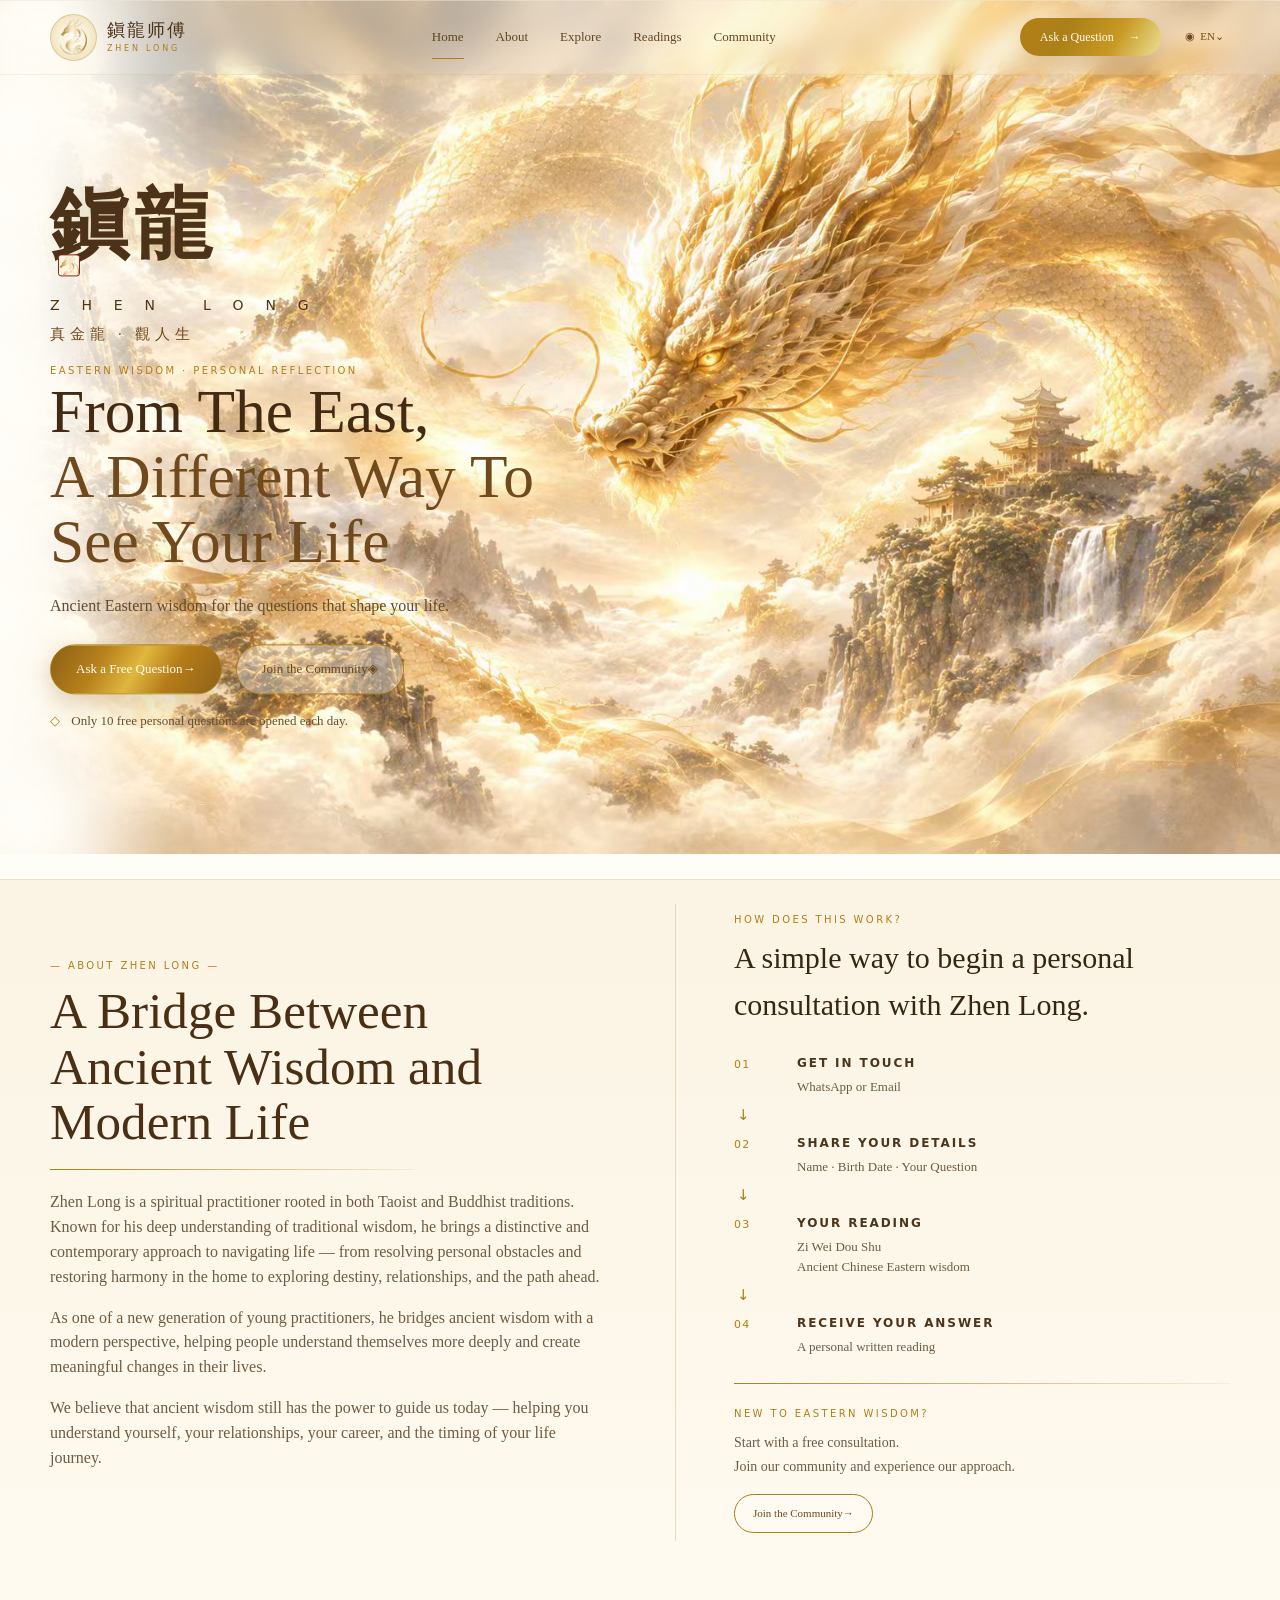
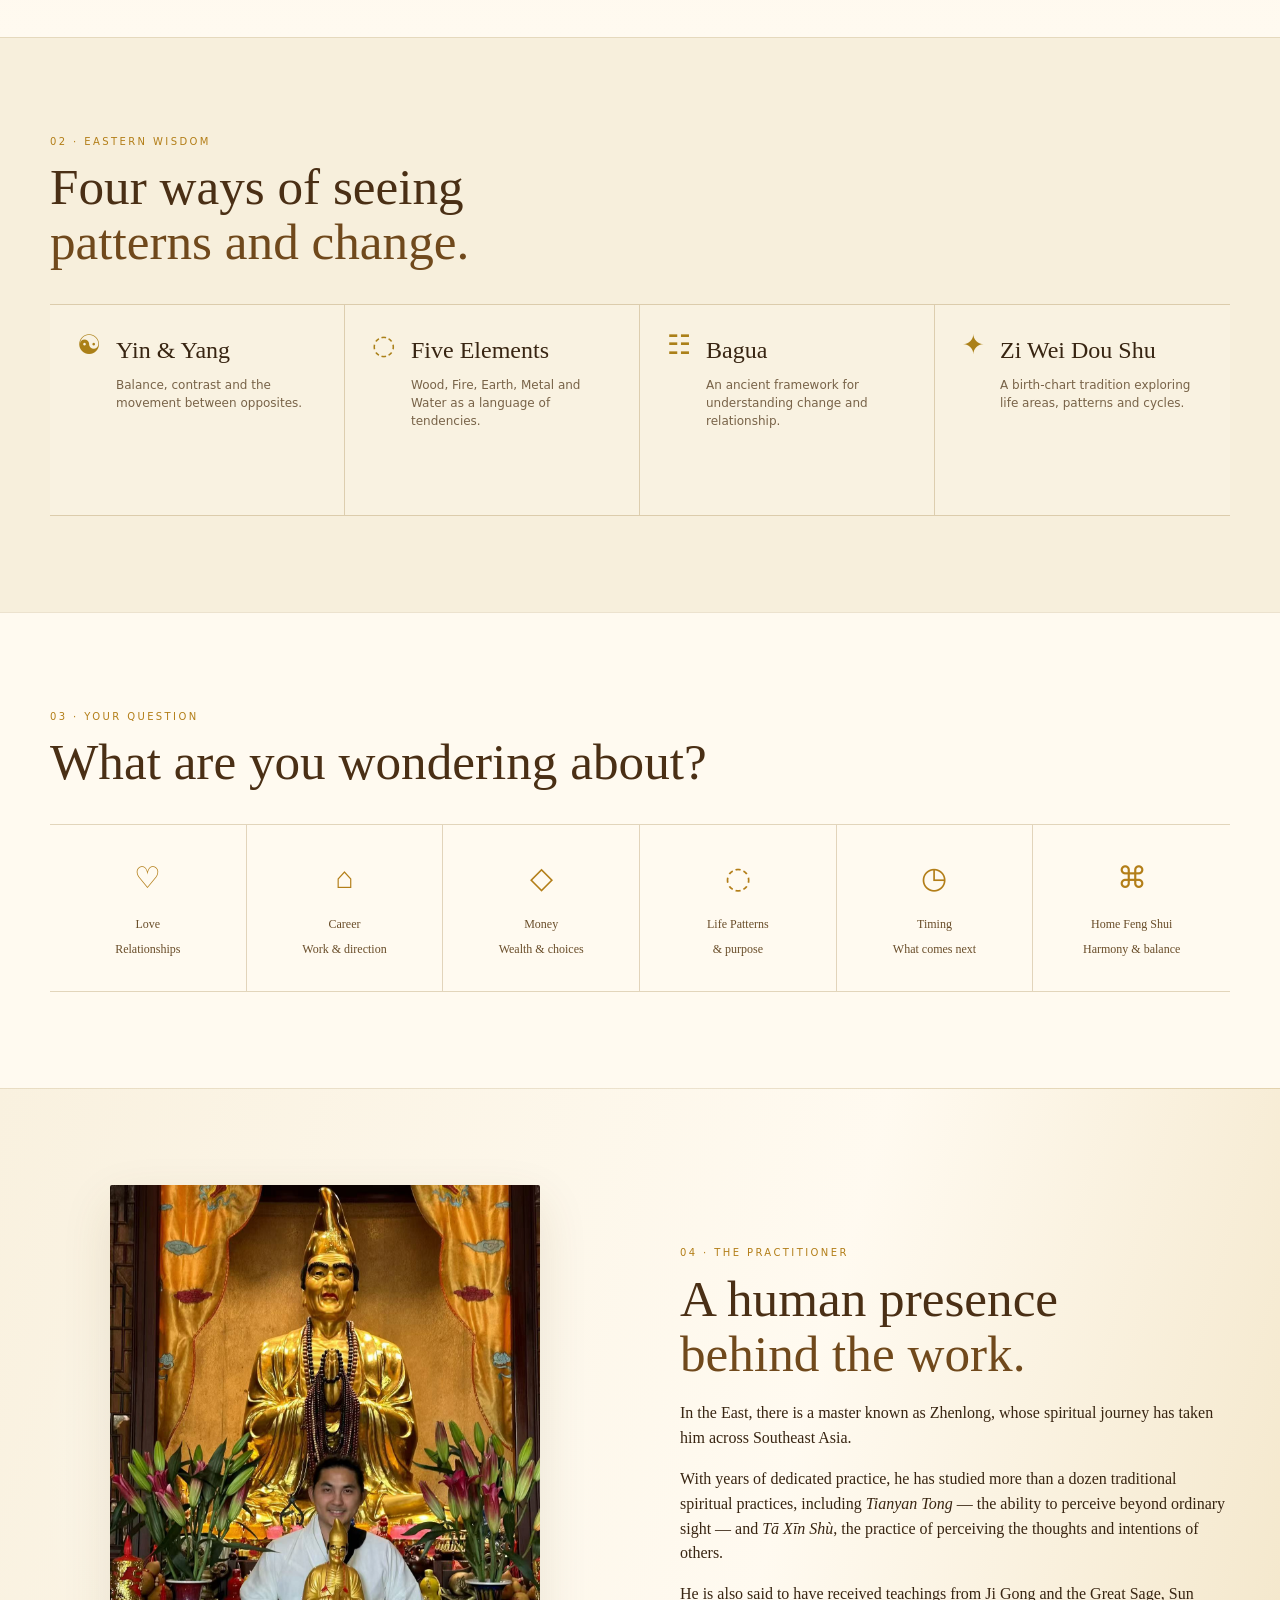
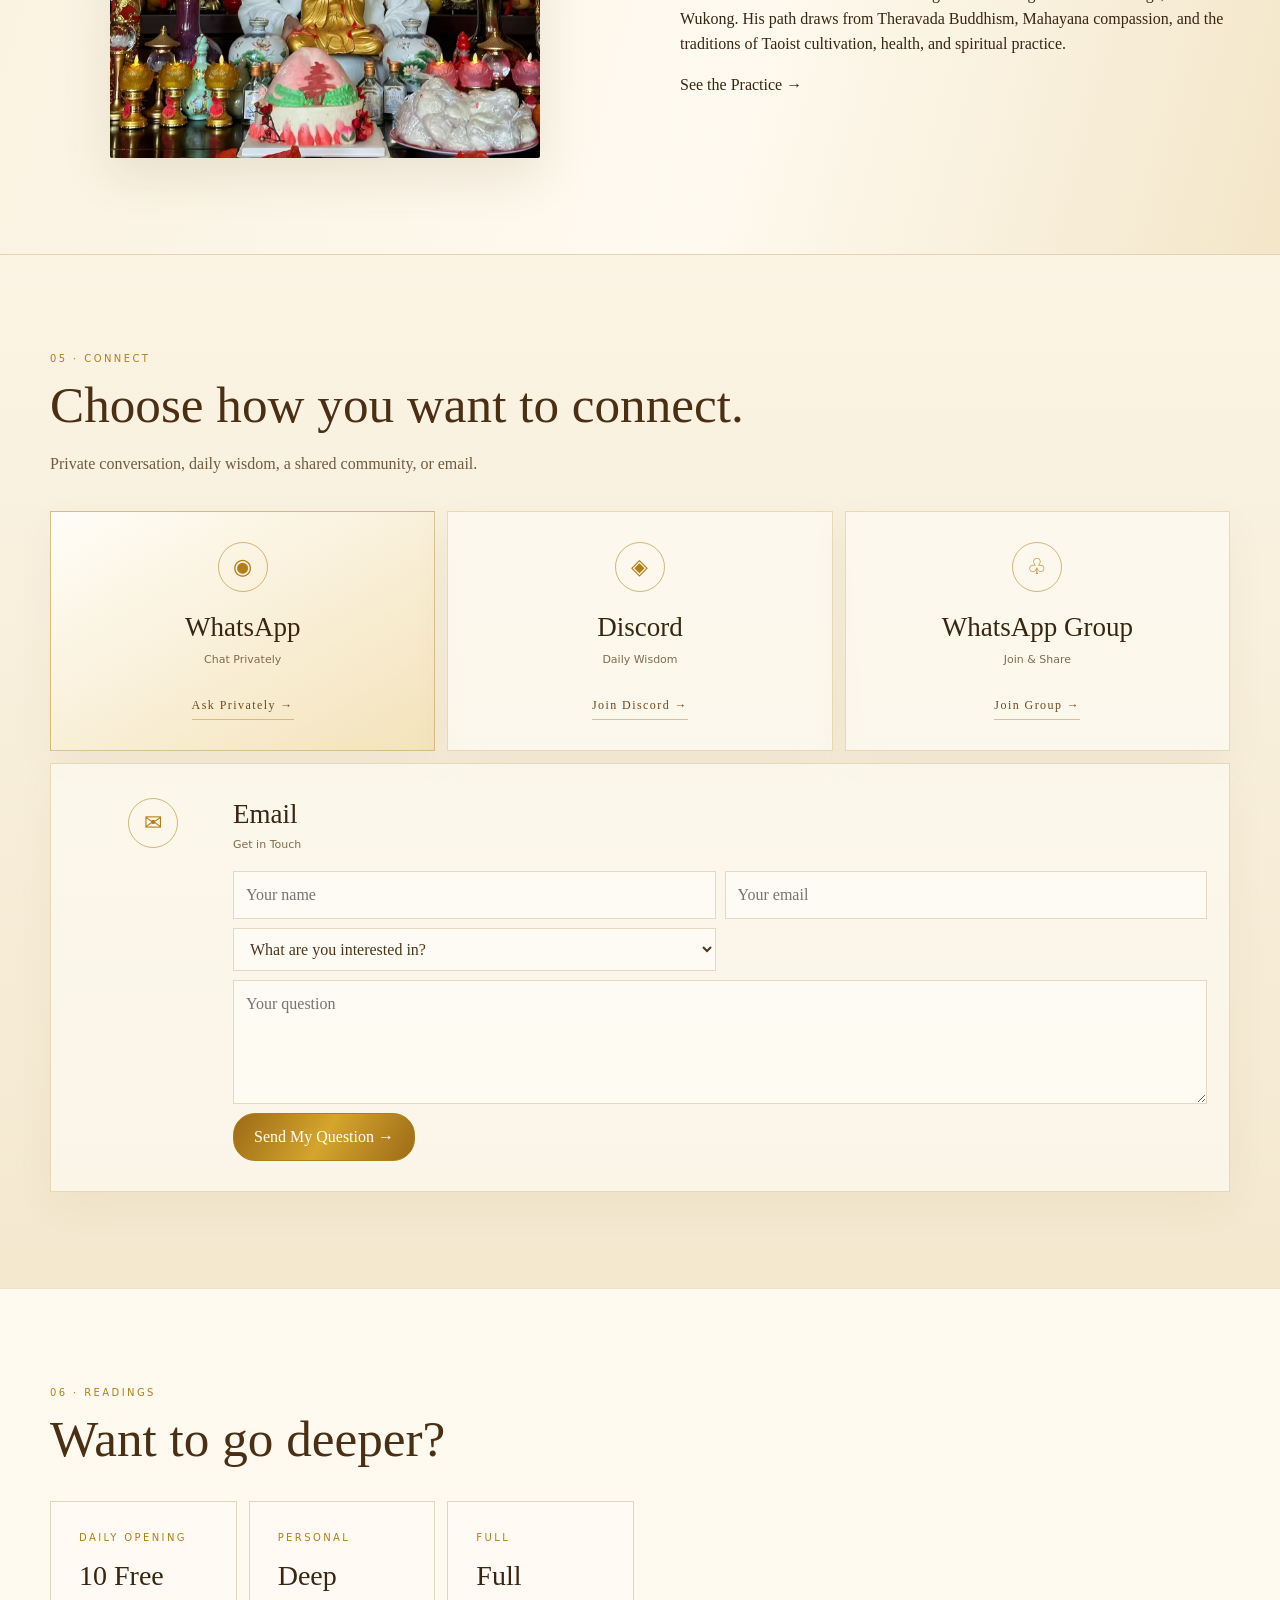
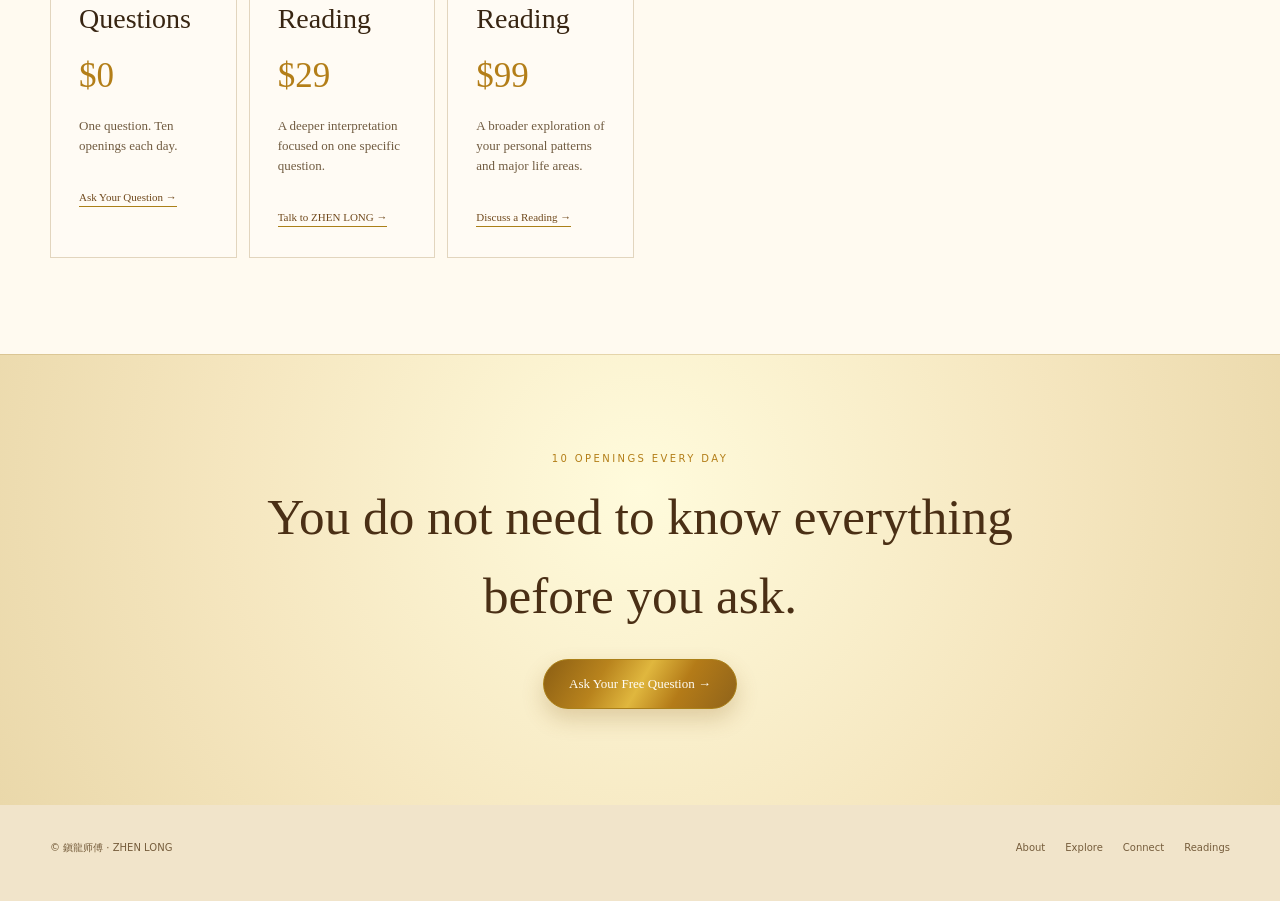
==== ziwei-landing-vercel/zhen-long-final 2/index.html @ be3889f0 "Add files via upload" ====
<!doctype html>
<html lang="en">
<head>
<meta charset="utf-8"><meta name="viewport" content="width=device-width, initial-scale=1, viewport-fit=cover">
<meta name="theme-color" content="#FFF8E6">
<meta name="description" content="鎭龍师傅 · ZHEN LONG — Eastern wisdom, Zi Wei Dou Shu and Taoist philosophy for modern life.">
<meta property="og:title" content="鎭龍师傅 · ZHEN LONG — From The East, A Different Way To See Your Life">
<meta property="og:description" content="Ancient Eastern wisdom for the questions that shape your life.">
<meta property="og:type" content="website"><meta property="og:image" content="assets/hero-dragon-art.png">
<link rel="icon" href="assets/favicon.png">
<title>鎭龍师傅 · ZHEN LONG — From The East, A Different Way To See Your Life</title>
<style>
@import url("https://fonts.googleapis.com/css2?family=Ma+Shan+Zheng&display=swap");
:root{--gold:#AB8018;--gold2:#EDDF94;--gold4:#B37E18;--gold5:#C89923;--brown:#4C3218;--brown2:#704A1C;--ink:#382512;--line:rgba(139,99,29,.25);--serif:"Iowan Old Style","Baskerville","Times New Roman",serif;--sans:Inter,ui-sans-serif,system-ui,-apple-system,BlinkMacSystemFont,"Segoe UI",sans-serif;--max:1180px}
*{box-sizing:border-box}html{scroll-behavior:smooth;overflow-x:hidden}body{margin:0;color:var(--ink);font-family:var(--serif);background:#FBF4E4;line-height:1.55;overflow-x:hidden}body:before{content:"";position:fixed;inset:0;z-index:-5;pointer-events:none;opacity:.24;background-image:radial-gradient(rgba(115,82,31,.09) .7px,transparent .7px);background-size:5px 5px}
a{color:inherit;text-decoration:none}button,input,textarea,select{font:inherit}img{max-width:100%;display:block}.container{width:min(calc(100% - 48px),var(--max));margin:auto}
header{position:fixed;top:0;left:0;right:0;z-index:100;background:rgba(255,251,240,.12);backdrop-filter:blur(10px);-webkit-backdrop-filter:blur(10px);border-bottom:1px solid rgba(171,128,24,.10);transition:.3s}header.scrolled{background:rgba(255,251,240,.20);box-shadow:0 8px 30px rgba(93,58,15,.04)}
.nav{height:74px;display:flex;align-items:center;justify-content:space-between;gap:20px}.brand{display:flex;align-items:center;gap:10px}.brand-seal{width:47px;height:47px;border:1px solid rgba(171,128,24,.35);border-radius:50%;display:grid;place-items:center;background:radial-gradient(circle,#fffdf5,#f4e7c6);box-shadow:inset 0 0 15px rgba(200,153,35,.18)}.brand-seal img{width:36px;height:36px;object-fit:contain}.brand-wordmark{display:flex;flex-direction:column;line-height:1}.brand-cn{font-size:18px;letter-spacing:.12em;color:var(--brown)}.brand-en{font-family:var(--sans);font-size:8px;letter-spacing:.35em;margin-top:6px;color:var(--gold)}
.navlinks{display:flex;gap:32px;font-size:13px;color:#624622}.navlinks a{position:relative;padding:26px 0}.navlinks a:after{content:"";position:absolute;bottom:14px;left:0;width:0;height:1px;background:var(--gold);transition:.25s}.navlinks a:hover:after,.navlinks a.active:after{width:100%}.nav-actions{display:flex;align-items:center;gap:18px}.nav-cta{background:linear-gradient(120deg,var(--gold4),var(--gold),var(--gold5),var(--gold2));color:#fffdf7;border-radius:24px;padding:10px 20px;box-shadow:0 8px 20px rgba(139,94,20,.20);font-size:12px}.nav-cta span{margin-left:12px}.lang{background:none;border:0;color:var(--brown2);font-size:11px}.menu{display:none;border:0;background:none;color:var(--brown2);font-size:24px}.mobile-nav{display:none}
.hero{position:relative;overflow:hidden;background:#fffdf7;min-height:clamp(680px,66.6667vw,1024px)}.hero-scene{position:absolute;inset:0;z-index:1;overflow:hidden;pointer-events:none}.scene-dragon{position:absolute;inset:0;width:100%;height:auto;min-width:100%;display:block;object-fit:contain;object-position:top center}.hero-grid{position:relative;z-index:20;min-height:0;display:grid;align-items:center}.hero-copy{width:min(520px,50%);padding:4vw 0 7vw;position:relative;z-index:30;transform:translateY(3vw)}
.hero-mark{margin-bottom:17px;color:var(--brown)}.hero-cn{font-family:"Ma Shan Zheng","STKaiti","KaiTi","Noto Serif SC",serif;font-size:78px;line-height:.9;letter-spacing:.08em;font-weight:700;text-shadow:0 2px 18px rgba(171,128,24,.12)}.hero-en{font-family:var(--sans);font-size:14px;letter-spacing:.62em;margin:14px 0 6px;color:#513414}.hero-tag{font-size:15px;letter-spacing:.32em;color:var(--brown2)}.hero-stamp{display:inline-grid;width:22px;height:22px;margin-left:8px;vertical-align:middle;border:1px solid #9b1e14;border-radius:3px;overflow:hidden;transform:translateY(-5px);background:#fff6df}.hero-stamp img{width:100%;height:100%;object-fit:contain}.eyebrow,.section-kicker{font-family:var(--sans);font-size:10px;letter-spacing:.24em;color:var(--gold4);text-transform:uppercase}
h1,h2,h3{font-weight:400}h1{font-size:clamp(42px,4.8vw,66px);line-height:1.05;margin:0;color:#422a13}h1 em,h2 em{font-style:normal;color:#70491c}.hero-copy p{font-size:16px;color:#614c32;max-width:540px;margin:20px 0 25px}.hero-actions{display:flex;gap:14px}.btn{display:inline-flex;align-items:center;justify-content:center;padding:14px 25px;border-radius:28px;border:1px solid var(--gold);font-size:13px;transition:.25s}.btn:hover{transform:translateY(-2px)}.btn.gold{color:#fffdf7;background:linear-gradient(120deg,#8b5e13,#b8831d 30%,#e0b73e 50%,#b47b18 70%,#8f631a);box-shadow:0 10px 22px rgba(139,94,20,.24)}.btn.outline{background:rgba(255,253,247,.38);color:#70491c}.daily{margin-top:17px;font-size:13px;color:#664f31}.daily span{color:var(--gold);margin-right:8px}
section{padding:96px 0;border-top:1px solid rgba(139,99,29,.16)}.hero + .about-section{padding-top:24px}.split{display:grid;grid-template-columns:1fr 1fr;gap:70px;align-items:center}.about-section{background:linear-gradient(180deg,#fbf4e4,#fffaf0)}.about-copy h2,.dragon-story h2,.connect-section h2,.readings-section h2,.wisdom-section h2,.question-section h2{font-size:clamp(38px,4vw,55px);line-height:1.08;margin:10px 0 20px;color:#4a2f15}.rule{width:365px;max-width:100%;height:1px;background:linear-gradient(90deg,var(--gold),rgba(171,128,24,.08));margin:16px 0 20px}.about-copy p,.lead{font-size:16px;color:#705b40;max-width:550px}.explore-panel{padding:8px 0 8px 58px;border-left:1px solid rgba(139,99,29,.2)}.explore-panel h3{font-size:30px;margin:8px 0}.explore-panel p{font-size:15px;color:#705b40;max-width:560px}.icon-row{display:flex;justify-content:space-between;gap:10px;margin-top:26px}.icon-row div{text-align:center;color:#6d512d}.icon-row b{width:50px;height:50px;border:1px solid rgba(171,128,24,.55);border-radius:50%;display:grid;place-items:center;font-size:23px;font-weight:400;margin:auto}.icon-row span{display:block;font-size:11px;margin-top:9px}
.consultation-steps{margin-top:26px}.consult-step{display:grid;grid-template-columns:48px 1fr;gap:15px;align-items:start}.step-no{font-family:var(--sans);font-size:11px;letter-spacing:.12em;color:var(--gold4);padding-top:2px}.consult-step strong{display:block;font-family:var(--sans);font-size:12px;letter-spacing:.16em;color:#4d351b;margin-bottom:4px}.consult-step span{display:block;font-size:13px;color:#705b40;line-height:1.55}.step-arrow{font-family:var(--sans);color:var(--gold);font-size:15px;margin:7px 0 7px 3px}.consultation-divider{height:1px;background:linear-gradient(90deg,var(--gold),rgba(171,128,24,.08));margin:26px 0 22px}.new-to-wisdom p{font-size:14px;color:#705b40;margin:10px 0 16px;line-height:1.65}.new-to-wisdom .btn{font-size:11px;padding:10px 18px}.compact-systems{grid-template-columns:repeat(4,1fr)}.compact-systems article{min-height:145px;padding:22px;display:flex;gap:15px;align-items:flex-start}.compact-systems .system-symbol{font-size:27px;margin:0;line-height:1}.compact-systems h3{font-size:19px;margin:0 0 5px}.compact-systems p{font-size:11px;line-height:1.5}
.wisdom-section{background:#f7efdc}.wisdom-section h2{margin-bottom:34px}.systems{display:grid;grid-template-columns:repeat(4,1fr);border-top:1px solid var(--line);border-bottom:1px solid var(--line)}.systems article{min-height:210px;padding:27px;border-right:1px solid var(--line);background:rgba(255,253,247,.18)}.systems article:last-child{border-right:0}.system-symbol{font-size:37px;color:var(--gold);margin-bottom:24px}.systems h3{font-size:24px;margin:0 0 7px}.systems p{font-family:var(--sans);font-size:12px;color:#786348;margin:0}
.question-section{background:#fffaf0}.question-grid{display:grid;grid-template-columns:repeat(6,1fr);border-top:1px solid var(--line);border-bottom:1px solid var(--line);margin-top:34px}.question-grid a{text-align:center;padding:30px 12px;border-right:1px solid var(--line);transition:.2s}.question-grid a:last-child{border-right:0}.question-grid a:hover{background:rgba(237,223,148,.15)}.question-grid strong{display:block;font-size:30px;font-weight:400;color:var(--gold4);margin-bottom:10px}.question-grid span{font-size:12px;color:#694d29}
.dragon-story{background:linear-gradient(105deg,#f9f1df,#fffaf0 60%,#f3e6c9)}.story-grid{display:grid;grid-template-columns:1fr 1fr;gap:80px;align-items:center}.story-visual{position:relative;display:grid;place-items:center;overflow:visible;background:radial-gradient(circle,rgba(237,223,148,.28),rgba(255,253,247,.18) 55%,transparent 75%)}.practitioner-photo{min-height:0;height:auto!important;align-self:start}.practitioner-photo img{display:block;width:min(100%,430px);height:auto!important;max-height:none!important;aspect-ratio:auto!important;object-fit:contain!important;object-position:center;margin:auto;border-radius:2px;box-shadow:0 18px 50px rgba(101,70,28,.12)}
.connect-section{background:linear-gradient(180deg,#fbf4e4,#f4e8cf)}.connect-section .lead{margin-bottom:34px}.connect-grid{display:grid;grid-template-columns:repeat(3,1fr);gap:12px}.connect-card{min-height:240px;text-align:center;padding:30px 22px;border:1px solid rgba(171,128,24,.25);background:rgba(255,253,247,.62);box-shadow:0 14px 38px rgba(101,70,28,.05);display:flex;flex-direction:column;align-items:center}.connect-card.primary-card{background:linear-gradient(150deg,#fffdf7,#f4e3bb);border-color:rgba(171,128,24,.45)}.contact-icon{width:50px;height:50px;border:1px solid rgba(171,128,24,.55);border-radius:50%;display:grid;place-items:center;color:var(--gold4);font-size:22px}.connect-card h3{font-size:27px;margin:15px 0 2px}.connect-card>span{font-family:var(--sans);font-size:11px;color:#806c4e}.connect-card>a{margin-top:auto;color:#70491c;font-size:12px;letter-spacing:.12em;border-bottom:1px solid rgba(171,128,24,.45);padding-bottom:4px}.email-card{grid-column:1/-1;display:grid;grid-template-columns:160px 1fr;grid-template-rows:auto 1fr;text-align:left;align-items:start}.email-card .contact-icon{grid-row:1/3;margin:auto}.email-card h3{margin:0}.email-card>span{display:block}.email-card form{grid-column:2;display:grid;grid-template-columns:1fr 1fr;gap:9px;margin-top:18px}.email-card input,.email-card select,.email-card textarea{width:100%;border:1px solid rgba(139,99,29,.23);background:rgba(255,253,247,.75);padding:11px 12px;color:#4d351b;outline:none}.email-card textarea{grid-column:1/-1}.email-card button{grid-column:1/-1;width:max-content;border:1px solid var(--gold);background:linear-gradient(120deg,#9b6a17,#d5a52d,#9d6b17);color:#fffdf7;border-radius:22px;padding:11px 20px;cursor:pointer}
.readings-section{background:#fffaf0}.reading-grid{display:grid;grid-template-columns:repeat(6,1fr);gap:12px;margin-top:35px}.reading-grid article{padding:28px;border:1px solid var(--line);min-height:260px;background:rgba(255,253,247,.55)}.reading-grid h3{font-size:28px;margin:8px 0}.price{font-size:35px;color:var(--gold4)}.reading-grid p{color:#705b40;font-size:13px}.reading-grid article>a{display:inline-block;margin-top:20px;color:#70491c;font-size:11px;border-bottom:1px solid var(--gold)}.final-cta{position:relative;text-align:center;overflow:hidden;background:radial-gradient(circle at 50% 30%,#fffbdc,#f5e6bf 58%,#ead8aa)}.final-cta h2{font-size:clamp(38px,4vw,56px);color:#4a2f15;margin:10px 0 24px}footer{padding:35px 0 45px;background:#f1e4ca;color:#765d3c;font-family:var(--sans);font-size:10px}.footer-row{display:flex;justify-content:space-between;gap:20px}.footer-row>div:last-child{display:flex;gap:20px}
/* Responsive typography: scale headings with viewport size without letting mobile titles dominate */
.hero-copy h1{font-size:clamp(34px,4.8vw,66px);line-height:1.06}
.about-copy h2,.dragon-story h2,.connect-section h2,.readings-section h2,.wisdom-section h2,.question-section h2{font-size:clamp(32px,4vw,55px);line-height:1.08}
@media(max-width:900px){
  .hero-copy h1{font-size:clamp(31px,6.2vw,48px);}
  .about-copy h2,.dragon-story h2,.connect-section h2,.readings-section h2,.wisdom-section h2,.question-section h2{font-size:clamp(30px,5.6vw,43px);}
}
@media(max-width:900px){.navlinks,.nav-actions{display:none}.menu{display:block}.mobile-nav{padding:10px 24px;background:rgba(255,251,240,.14);backdrop-filter:blur(6px);-webkit-backdrop-filter:blur(6px);border-top:1px solid rgba(139,99,29,.08)}.mobile-nav.open{display:grid}.mobile-nav a{padding:13px 0;border-bottom:1px solid rgba(139,99,29,.14);font-size:12px}.hero-copy{width:58%;transform:translateY(3vw)}.scene-dragon{width:min(760px,68vw);height:auto;right:0;top:3%;opacity:.9}.split,.story-grid{grid-template-columns:1fr;gap:45px}.explore-panel{padding-left:0;border-left:0;border-top:1px solid var(--line);padding-top:35px}.systems{grid-template-columns:1fr 1fr}.systems article:nth-child(2){border-right:0}.question-grid{grid-template-columns:1fr 1fr}.question-grid a:nth-child(2n){border-right:0}.question-grid a{border-bottom:1px solid var(--line)}.connect-grid,.reading-grid{grid-template-columns:1fr 1fr}.email-card{grid-column:1/-1}.story-visual{height:auto;min-height:0;overflow:visible}.practitioner-photo img{width:min(100%,430px);height:auto!important;max-height:none!important}}
@media(max-width:620px){.container{width:min(calc(100% - 28px),var(--max))}.nav{height:66px}.brand-seal{width:40px;height:40px}.brand-seal img{width:30px;height:30px}.brand-cn{font-size:15px}.hero{min-height:0}.hero-grid{align-items:center}.hero-copy{width:100%;padding:0;position:relative;z-index:12;transform:translateY(3vw)}.scene-dragon{width:100%;height:auto;min-width:100%;right:auto;top:0;opacity:1;object-fit:contain;object-position:top center}.hero-cn{font-size:58px;font-weight:700}.hero-en{font-size:11px}.hero-tag{font-size:12px}.eyebrow{font-size:8px}.hero-copy h1{font-size:clamp(34px,9.8vw,45px);line-height:1.03}.hero-copy p{font-size:14px;max-width:420px;position:relative;z-index:31}.hero-actions{display:grid;grid-template-columns:1fr;position:relative;z-index:31}.btn{width:100%;min-height:48px}.daily{font-size:12px}section{padding:72px 0}.hero + .about-section{padding-top:36px}.about-copy h2,.dragon-story h2,.connect-section h2,.readings-section h2,.wisdom-section h2,.question-section h2{font-size:clamp(32px,9.5vw,39px)}.about-copy p,.lead{font-size:15px;line-height:1.65}.explore-panel{padding-top:30px}.consult-step{grid-template-columns:40px 1fr}.consult-step strong{font-size:10px}.consult-step span{font-size:12px}.compact-systems article{min-height:0;padding:20px}.compact-systems .system-symbol{font-size:25px}.explore-panel h3{font-size:27px}.explore-panel p{font-size:14px;line-height:1.65}.icon-row{overflow:visible;display:grid;grid-template-columns:repeat(5,minmax(0,1fr));gap:6px;padding-bottom:0}.icon-row div{min-width:0}.icon-row b{width:44px;height:44px;font-size:20px}.icon-row span{font-size:9px;white-space:normal;line-height:1.25}.systems,.question-grid,.connect-grid,.reading-grid{grid-template-columns:1fr}.systems article,.systems article:nth-child(2){border-right:0;border-bottom:1px solid var(--line)}.question-grid a,.question-grid a:nth-child(2n){border-right:0}.question-grid a{padding:25px 12px}.story-visual{height:auto;min-height:0;overflow:visible}.practitioner-photo{height:auto!important}.practitioner-photo img{width:min(100%,380px);height:auto!important;max-height:none!important;aspect-ratio:auto!important;object-fit:contain!important}.dragon-story p{font-size:15px;line-height:1.7}.email-card{display:block;text-align:center}.email-card .contact-icon{margin:0 auto 12px}.email-card form{display:grid;grid-template-columns:1fr;text-align:left}.email-card textarea{grid-column:auto}.email-card button{grid-column:auto}.footer-row{flex-direction:column}.footer-row>div:last-child{flex-wrap:wrap}}
</style>
</head>
<body>
<header id="header"><div class="container nav">
<a class="brand" href="#home" aria-label="Zhen Long home"><span class="brand-seal"><img src="assets/zhen-long-logo.png" alt="Zhen Long golden dragon mark"></span><span class="brand-wordmark"><span class="brand-cn">鎭龍师傅</span><span class="brand-en">ZHEN LONG</span></span></a>
<nav class="navlinks" aria-label="Primary"><a class="active" href="#home">Home</a><a href="#about">About</a><a href="#explore">Explore</a><a href="#readings">Readings</a><a href="#community">Community</a></nav>
<div class="nav-actions"><a class="nav-cta" href="#connect">Ask a Question <span>→</span></a><button class="lang" type="button" aria-label="Language">◉ &nbsp;EN⌄</button></div><button class="menu" id="menu" aria-label="Open menu">☰</button>
</div><nav class="mobile-nav" id="mobileNav"><a href="#home">Home</a><a href="#about">About</a><a href="#explore">Explore</a><a href="#readings">Readings</a><a href="#community">Community</a><a href="#connect">Ask a Question</a></nav></header>
<main>
<section class="hero" id="home"><div class="hero-scene" aria-hidden="true"><img class="scene-dragon" src="assets/hero-dragon-art.png" alt="Golden dragon artwork" width="890" height="700" decoding="async"></div>
<div class="container hero-grid"><div class="hero-copy"><div class="hero-mark"><div class="hero-cn">鎭龍</div><div class="hero-stamp"><img src="assets/zhen-long-logo.png" alt=""></div><div class="hero-en">Z H E N &nbsp; L O N G</div><div class="hero-tag">真金龍 · 觀人生</div></div><div class="eyebrow">EASTERN WISDOM · PERSONAL REFLECTION</div><h1>From The East,<br><em>A Different Way To See Your Life</em></h1><p>Ancient Eastern wisdom for the questions that shape your life.</p><div class="hero-actions"><a class="btn gold" id="heroWhatsappLink" href="https://wa.me/660807918910" target="_blank" rel="noopener">Ask a Free Question <span>→</span></a><a class="btn outline" id="heroDiscordLink" href="https://discord.gg/5CFfhZ8vW" target="_blank" rel="noopener">Join the Community <span>◈</span></a></div><div class="daily"><span>◇</span> Only 10 free personal questions are opened each day.</div></div></div></section>

<section class="about-section" id="about"><div class="container split"><div class="about-copy"><div class="section-kicker">— ABOUT ZHEN LONG —</div><h2>A Bridge Between<br>Ancient Wisdom and Modern Life</h2><div class="rule"></div>
<p>Zhen Long is a spiritual practitioner rooted in both Taoist and Buddhist traditions. Known for his deep understanding of traditional wisdom, he brings a distinctive and contemporary approach to navigating life — from resolving personal obstacles and restoring harmony in the home to exploring destiny, relationships, and the path ahead.</p>
<p>As one of a new generation of young practitioners, he bridges ancient wisdom with a modern perspective, helping people understand themselves more deeply and create meaningful changes in their lives.</p>
<p>We believe that ancient wisdom still has the power to guide us today — helping you understand yourself, your relationships, your career, and the timing of your life journey.</p></div>
<div class="explore-panel" id="explore">
<div class="section-kicker">HOW DOES THIS WORK?</div>
<h3>A simple way to begin a personal consultation with Zhen Long.</h3>
<div class="consultation-steps">
<div class="consult-step"><div class="step-no">01</div><div><strong>GET IN TOUCH</strong><span>WhatsApp or Email</span></div></div>
<div class="step-arrow">↓</div>
<div class="consult-step"><div class="step-no">02</div><div><strong>SHARE YOUR DETAILS</strong><span>Name · Birth Date · Your Question</span></div></div>
<div class="step-arrow">↓</div>
<div class="consult-step"><div class="step-no">03</div><div><strong>YOUR READING</strong><span>Zi Wei Dou Shu<br>Ancient Chinese Eastern wisdom</span></div></div>
<div class="step-arrow">↓</div>
<div class="consult-step"><div class="step-no">04</div><div><strong>RECEIVE YOUR ANSWER</strong><span>A personal written reading</span></div></div>
</div>
<div class="consultation-divider"></div>
<div class="new-to-wisdom"><div class="section-kicker">NEW TO EASTERN WISDOM?</div><p>Start with a free consultation.<br>Join our community and experience our approach.</p><a class="btn outline" href="#community">Join the Community <span>→</span></a></div>
</div></div></section>

<section class="wisdom-section"><div class="container"><div class="section-kicker">02 · EASTERN WISDOM</div><h2>Four ways of seeing<br><em>patterns and change.</em></h2><div class="systems compact-systems"><article><div class="system-symbol">☯</div><div><h3>Yin &amp; Yang</h3><p>Balance, contrast and the movement between opposites.</p></div></article><article><div class="system-symbol">◌</div><div><h3>Five Elements</h3><p>Wood, Fire, Earth, Metal and Water as a language of tendencies.</p></div></article><article><div class="system-symbol">☷</div><div><h3>Bagua</h3><p>An ancient framework for understanding change and relationship.</p></div></article><article><div class="system-symbol">✦</div><div><h3>Zi Wei Dou Shu</h3><p>A birth-chart tradition exploring life areas, patterns and cycles.</p></div></article></div></div></section>

<section class="question-section"><div class="container"><div class="section-kicker">03 · YOUR QUESTION</div><h2>What are you wondering about?</h2><div class="question-grid">
<a href="#connect"><strong>♡</strong><span>Love<br>Relationships</span></a><a href="#connect"><strong>⌂</strong><span>Career<br>Work &amp; direction</span></a><a href="#connect"><strong>◇</strong><span>Money<br>Wealth &amp; choices</span></a><a href="#connect"><strong>◌</strong><span>Life Patterns<br>&amp; purpose</span></a><a href="#connect"><strong>◷</strong><span>Timing<br>What comes next</span></a><a href="#connect"><strong>⌘</strong><span>Home Feng Shui<br>Harmony &amp; balance</span></a>
</div></div></section>

<section class="dragon-story"><div class="container story-grid"><div class="story-visual practitioner-photo"><img src="assets/zhen-long-practitioner.jpg" alt="Zhen Long practitioner" loading="lazy" decoding="async"></div><div><div class="section-kicker">04 · THE PRACTITIONER</div><h2>A human presence<br><em>behind the work.</em></h2><p>In the East, there is a master known as Zhenlong, whose spiritual journey has taken him across Southeast Asia.</p><p>With years of dedicated practice, he has studied more than a dozen traditional spiritual practices, including <em>Tianyan Tong</em> — the ability to perceive beyond ordinary sight — and <em>Tā Xīn Shù</em>, the practice of perceiving the thoughts and intentions of others.</p><p>He is also said to have received teachings from Ji Gong and the Great Sage, Sun Wukong. His path draws from Theravada Buddhism, Mahayana compassion, and the traditions of Taoist cultivation, health, and spiritual practice.</p><a class="text-btn" href="https://www.instagram.com/xuan.yi789?stkn=eDB3ZzRtdmV1cWs2" target="_blank" rel="noopener">See the Practice →</a></div></div></section>

<section class="connect-section" id="connect"><div class="container"><div class="section-kicker">05 · CONNECT</div><h2>Choose how you want to connect.</h2><p class="lead">Private conversation, daily wisdom, a shared community, or email.</p><div class="connect-grid" id="community">
<article class="connect-card primary-card"><div class="contact-icon">◉</div><h3>WhatsApp</h3><span>Chat Privately</span><a id="weLink" href="https://wa.me/660807918910" target="_blank" rel="noopener">Ask Privately →</a></article>
<article class="connect-card"><div class="contact-icon">◈</div><h3>Discord</h3><span>Daily Wisdom</span><a id="discordLink" href="https://discord.gg/5CFfhZ8vW" target="_blank" rel="noopener">Join Discord →</a></article>
<article class="connect-card"><div class="contact-icon">♧</div><h3>WhatsApp Group</h3><span>Join &amp; Share</span><a id="whatsappGroupLink" href="https://chat.whatsapp.com/REPLACE_WITH_GROUP_INVITE" target="_blank" rel="noopener">Join Group →</a></article>
<article class="connect-card email-card"><div class="contact-icon">✉</div><h3>Email</h3><span>Get in Touch</span><form id="emailForm" action="https://formsubmit.co/summerliang39@gmail.com" method="POST"><input type="hidden" name="_subject" value="ZHEN LONG — New Free Question"><input type="hidden" name="_template" value="table"><input type="hidden" name="_captcha" value="true"><input type="text" name="_honey" tabindex="-1" autocomplete="off" style="display:none"><input name="name" placeholder="Your name" required><input name="email" type="email" placeholder="Your email" required><select name="interest" required><option value="" disabled selected>What are you interested in?</option><option>Love &amp; Relationships</option><option>Career</option><option>Money</option><option>Life Direction</option><option>Zi Wei Dou Shu</option><option>Eastern Metaphysics</option><option>Home Feng Shui</option><option>Other</option></select><textarea name="question" rows="4" placeholder="Your question" required></textarea><button type="submit">Send My Question →</button></form></article></div></div></section>

<section id="readings" class="readings-section"><div class="container"><div class="section-kicker">06 · READINGS</div><h2>Want to go deeper?</h2><div class="reading-grid"><article><div class="section-kicker">DAILY OPENING</div><h3>10 Free Questions</h3><div class="price">$0</div><p>One question. Ten openings each day.</p><a href="#connect">Ask Your Question →</a></article><article><div class="section-kicker">PERSONAL</div><h3>Deep Reading</h3><div class="price">$29</div><p>A deeper interpretation focused on one specific question.</p><a href="#connect">Talk to ZHEN LONG →</a></article><article><div class="section-kicker">FULL</div><h3>Full Reading</h3><div class="price">$99</div><p>A broader exploration of your personal patterns and major life areas.</p><a href="#connect">Discuss a Reading →</a></article></div></div></section>
<section class="final-cta"><div class="golden-ribbon"></div><div class="container"><div class="section-kicker">10 OPENINGS EVERY DAY</div><h2>You do not need to know everything<br>before you ask.</h2><a class="btn gold" href="#connect">Ask Your Free Question →</a></div></section>
</main>
<footer><div class="container footer-row"><div>© 鎭龍师傅 · ZHEN LONG</div><div><a href="#about">About</a><a href="#explore">Explore</a><a href="#connect">Connect</a><a href="#readings">Readings</a></div></div></footer>
<script>
const LINKS={whatsapp:"https://wa.me/660807918910",discord:"https://discord.gg/5CFfhZ8vW",whatsappGroup:"https://chat.whatsapp.com/REPLACE_WITH_GROUP_INVITE",longShifu:"https://www.instagram.com/xuan.yi789?stkn=eDB3ZzRtdmV1cWs2"};
document.getElementById("weLink").href=LINKS.whatsapp;document.getElementById("discordLink").href=LINKS.discord;document.getElementById("whatsappGroupLink").href=LINKS.whatsappGroup;
document.getElementById("heroWhatsappLink").href=LINKS.whatsapp;
document.getElementById("heroDiscordLink").href=LINKS.discord;document.querySelectorAll('a[href*="instagram.com/xuan.yi789"]').forEach(a=>a.href=LINKS.longShifu);
const header=document.getElementById("header");window.addEventListener("scroll",()=>header.classList.toggle("scrolled",window.scrollY>10),{passive:true});
const menu=document.getElementById("menu"),mobileNav=document.getElementById("mobileNav");menu.addEventListener("click",()=>mobileNav.classList.toggle("open"));mobileNav.querySelectorAll("a").forEach(a=>a.addEventListener("click",()=>mobileNav.classList.remove("open")));
</script>
</body></html>
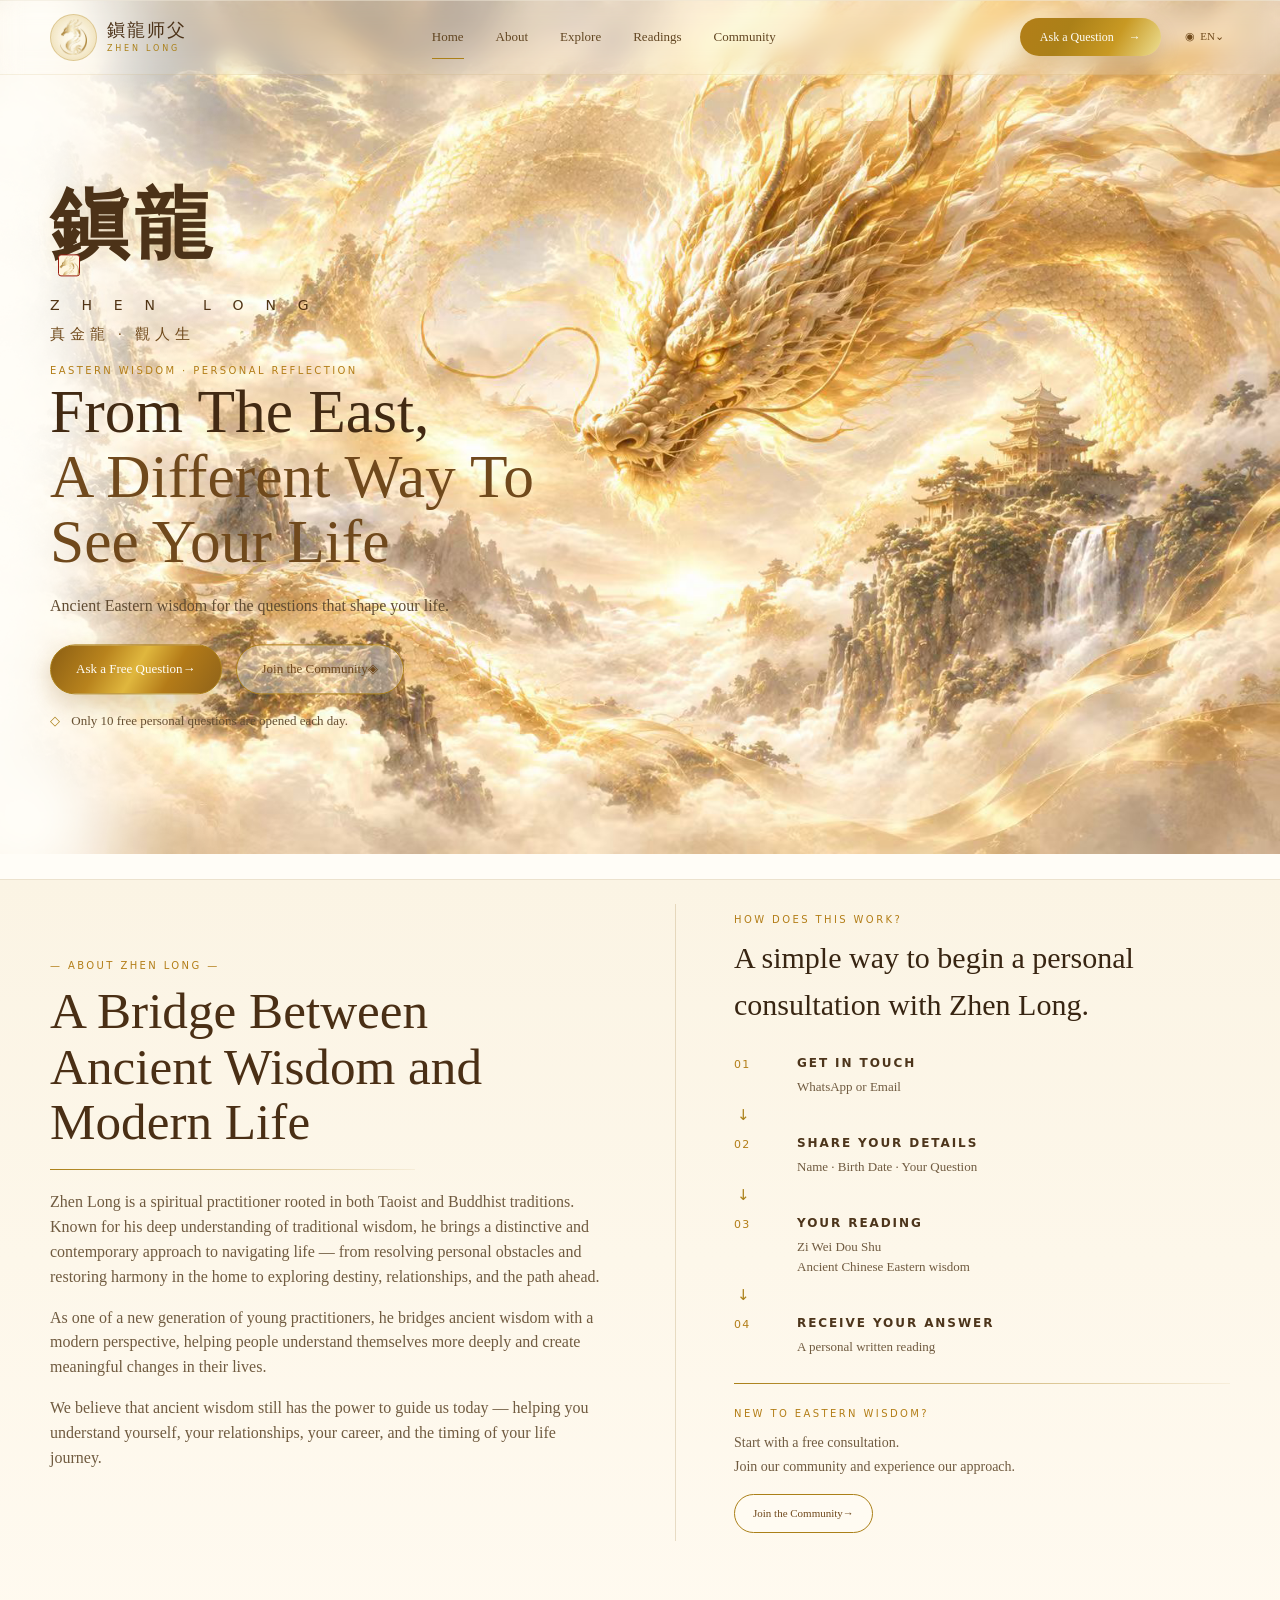
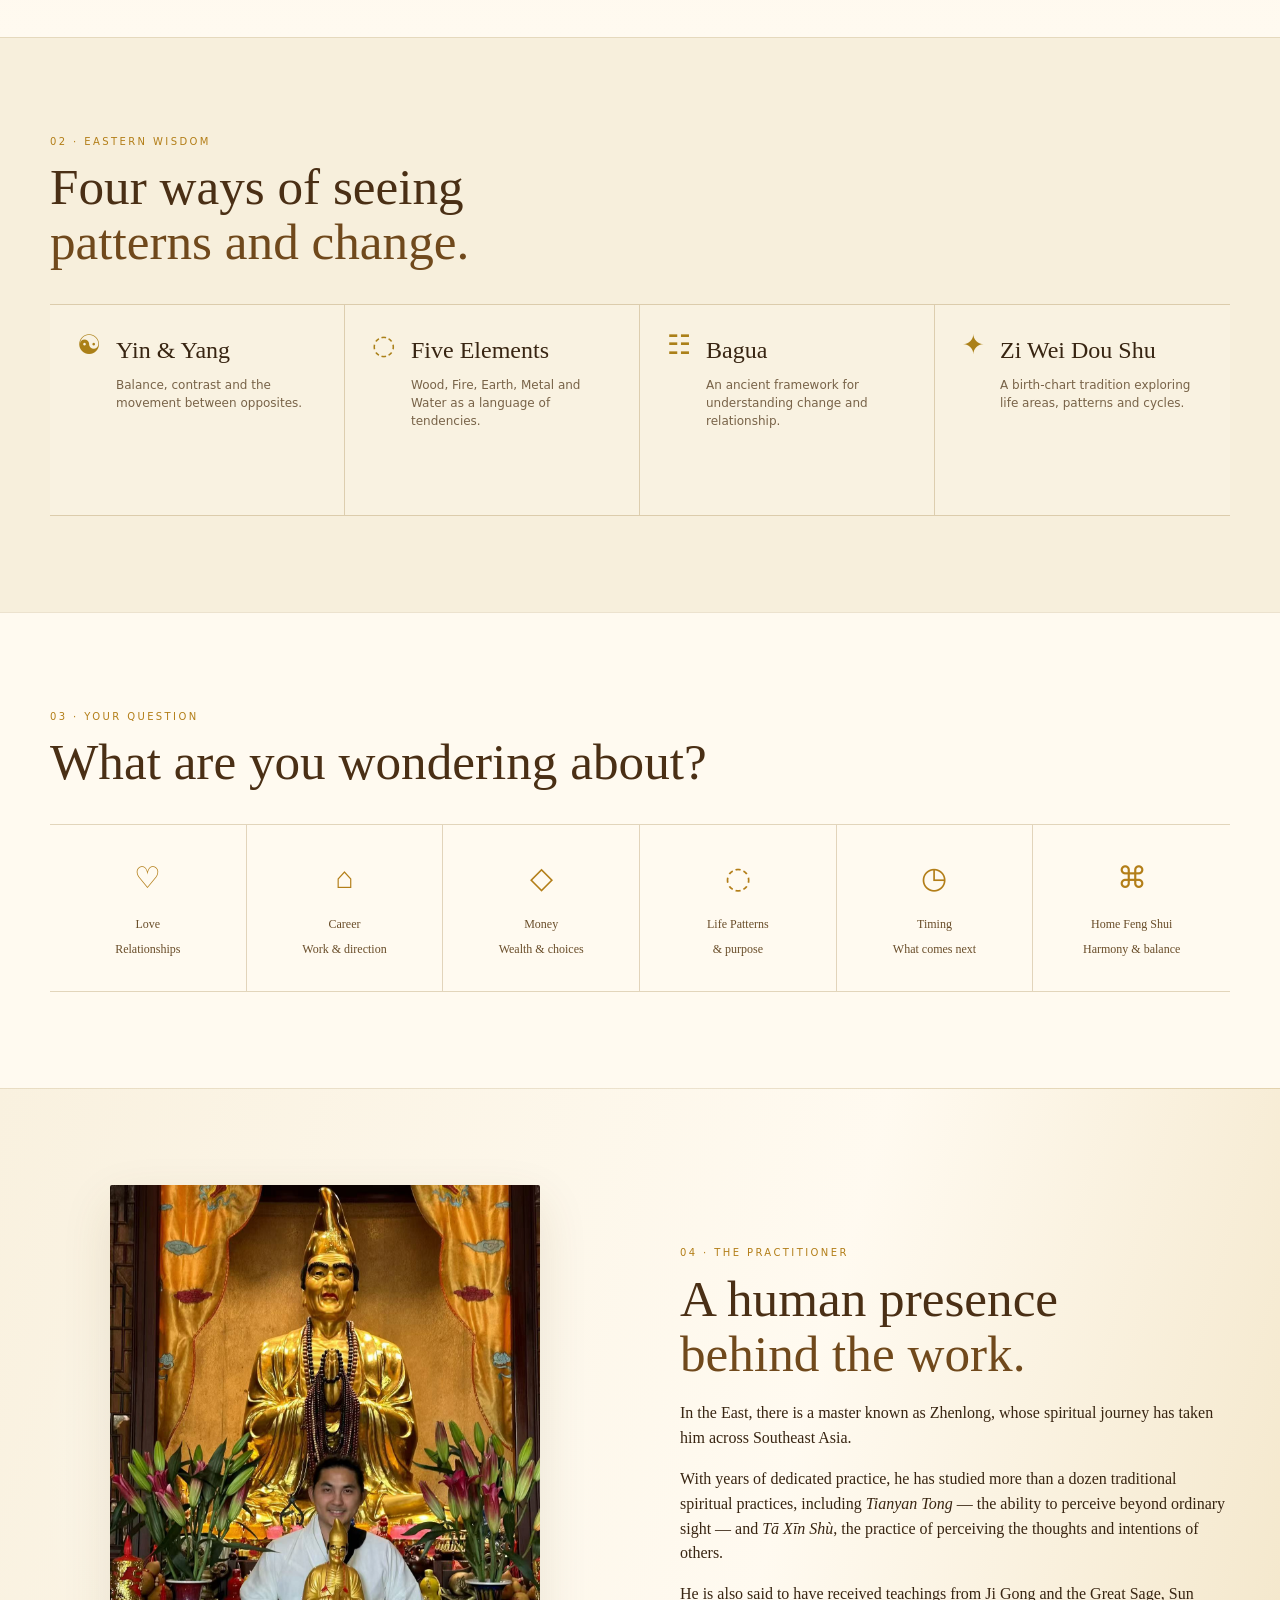
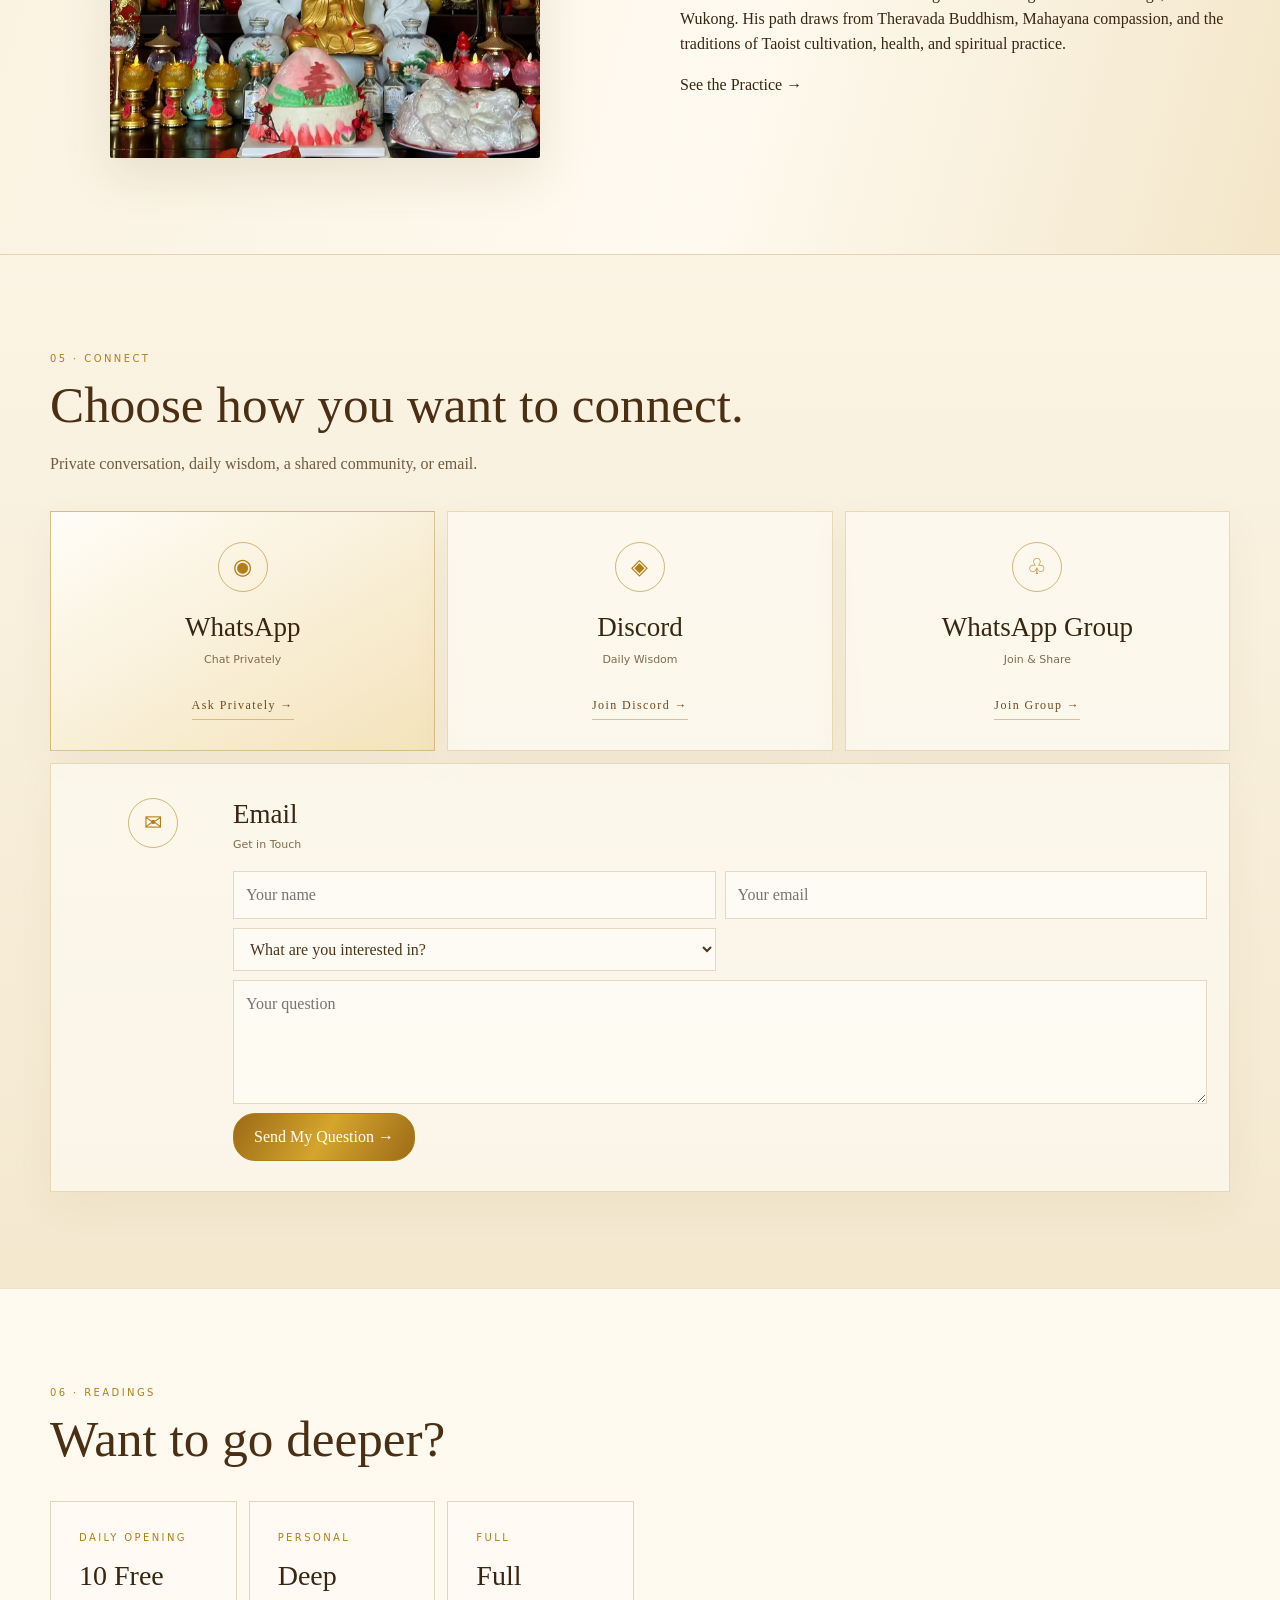
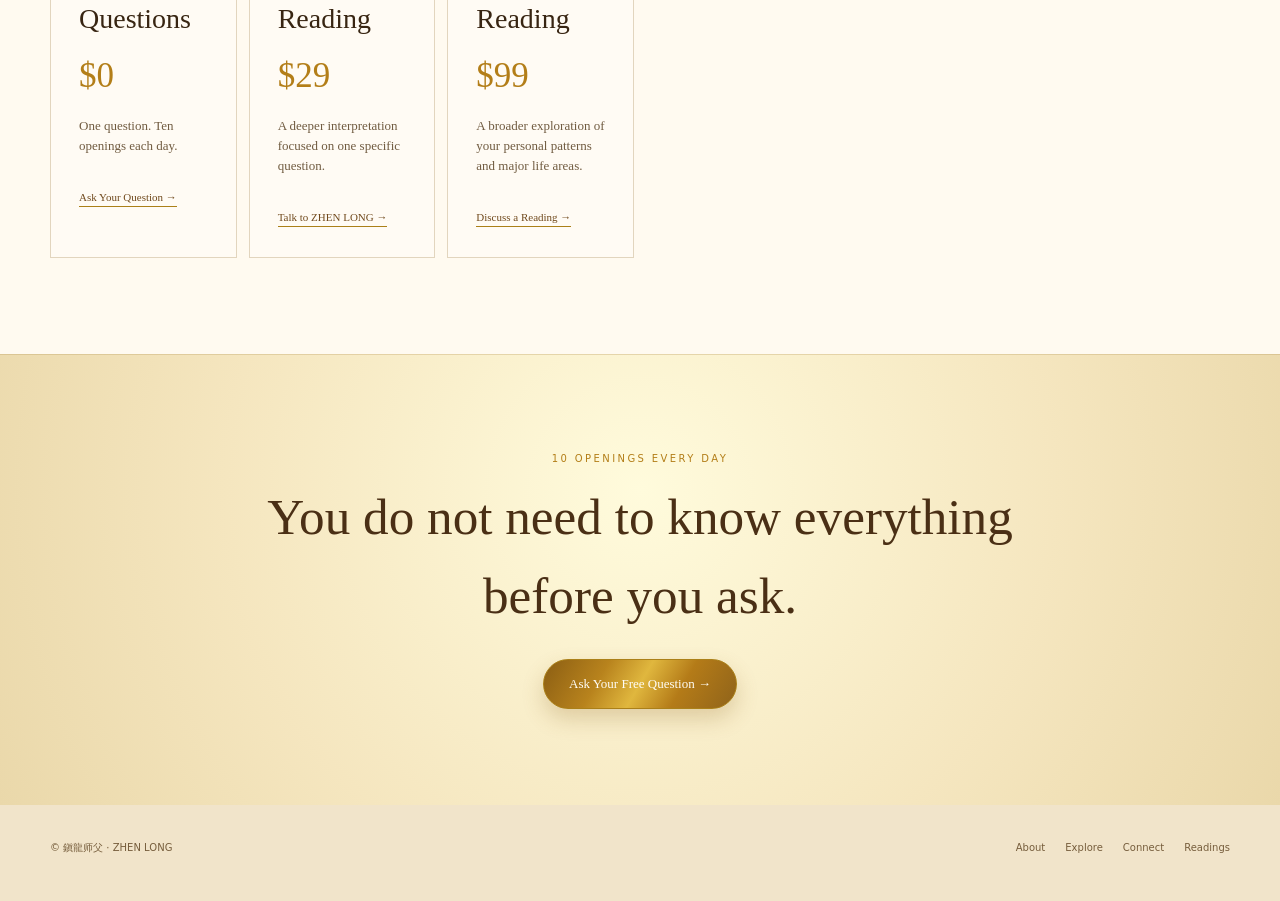
==== commit 3b3fbb1c: "Update meta tags for consistency in index.html" ====
--- a/ziwei-landing-vercel/zhen-long-final 2/index.html
+++ b/ziwei-landing-vercel/zhen-long-final 2/index.html
@@ -3,12 +3,12 @@
 <head>
 <meta charset="utf-8"><meta name="viewport" content="width=device-width, initial-scale=1, viewport-fit=cover">
 <meta name="theme-color" content="#FFF8E6">
-<meta name="description" content="鎭龍师傅 · ZHEN LONG — Eastern wisdom, Zi Wei Dou Shu and Taoist philosophy for modern life.">
-<meta property="og:title" content="鎭龍师傅 · ZHEN LONG — From The East, A Different Way To See Your Life">
+<meta name="description" content="鎭龍师父 · ZHEN LONG — Eastern wisdom, Zi Wei Dou Shu and Taoist philosophy for modern life.">
+<meta property="og:title" content="鎭龍师父 · ZHEN LONG — From The East, A Different Way To See Your Life">
 <meta property="og:description" content="Ancient Eastern wisdom for the questions that shape your life.">
 <meta property="og:type" content="website"><meta property="og:image" content="assets/hero-dragon-art.png">
 <link rel="icon" href="assets/favicon.png">
-<title>鎭龍师傅 · ZHEN LONG — From The East, A Different Way To See Your Life</title>
+<title>鎭龍师父 · ZHEN LONG — From The East, A Different Way To See Your Life</title>
 <style>
 @import url("https://fonts.googleapis.com/css2?family=Ma+Shan+Zheng&display=swap");
 :root{--gold:#AB8018;--gold2:#EDDF94;--gold4:#B37E18;--gold5:#C89923;--brown:#4C3218;--brown2:#704A1C;--ink:#382512;--line:rgba(139,99,29,.25);--serif:"Iowan Old Style","Baskerville","Times New Roman",serif;--sans:Inter,ui-sans-serif,system-ui,-apple-system,BlinkMacSystemFont,"Segoe UI",sans-serif;--max:1180px}
@@ -40,7 +40,7 @@
 </head>
 <body>
 <header id="header"><div class="container nav">
-<a class="brand" href="#home" aria-label="Zhen Long home"><span class="brand-seal"><img src="assets/zhen-long-logo.png" alt="Zhen Long golden dragon mark"></span><span class="brand-wordmark"><span class="brand-cn">鎭龍师傅</span><span class="brand-en">ZHEN LONG</span></span></a>
+<a class="brand" href="#home" aria-label="Zhen Long home"><span class="brand-seal"><img src="assets/zhen-long-logo.png" alt="Zhen Long golden dragon mark"></span><span class="brand-wordmark"><span class="brand-cn">鎭龍师父</span><span class="brand-en">ZHEN LONG</span></span></a>
 <nav class="navlinks" aria-label="Primary"><a class="active" href="#home">Home</a><a href="#about">About</a><a href="#explore">Explore</a><a href="#readings">Readings</a><a href="#community">Community</a></nav>
 <div class="nav-actions"><a class="nav-cta" href="#connect">Ask a Question <span>→</span></a><button class="lang" type="button" aria-label="Language">◉ &nbsp;EN⌄</button></div><button class="menu" id="menu" aria-label="Open menu">☰</button>
 </div><nav class="mobile-nav" id="mobileNav"><a href="#home">Home</a><a href="#about">About</a><a href="#explore">Explore</a><a href="#readings">Readings</a><a href="#community">Community</a><a href="#connect">Ask a Question</a></nav></header>
@@ -85,7 +85,7 @@
 <section id="readings" class="readings-section"><div class="container"><div class="section-kicker">06 · READINGS</div><h2>Want to go deeper?</h2><div class="reading-grid"><article><div class="section-kicker">DAILY OPENING</div><h3>10 Free Questions</h3><div class="price">$0</div><p>One question. Ten openings each day.</p><a href="#connect">Ask Your Question →</a></article><article><div class="section-kicker">PERSONAL</div><h3>Deep Reading</h3><div class="price">$29</div><p>A deeper interpretation focused on one specific question.</p><a href="#connect">Talk to ZHEN LONG →</a></article><article><div class="section-kicker">FULL</div><h3>Full Reading</h3><div class="price">$99</div><p>A broader exploration of your personal patterns and major life areas.</p><a href="#connect">Discuss a Reading →</a></article></div></div></section>
 <section class="final-cta"><div class="golden-ribbon"></div><div class="container"><div class="section-kicker">10 OPENINGS EVERY DAY</div><h2>You do not need to know everything<br>before you ask.</h2><a class="btn gold" href="#connect">Ask Your Free Question →</a></div></section>
 </main>
-<footer><div class="container footer-row"><div>© 鎭龍师傅 · ZHEN LONG</div><div><a href="#about">About</a><a href="#explore">Explore</a><a href="#connect">Connect</a><a href="#readings">Readings</a></div></div></footer>
+<footer><div class="container footer-row"><div>© 鎭龍师父 · ZHEN LONG</div><div><a href="#about">About</a><a href="#explore">Explore</a><a href="#connect">Connect</a><a href="#readings">Readings</a></div></div></footer>
 <script>
 const LINKS={whatsapp:"https://wa.me/660807918910",discord:"https://discord.gg/5CFfhZ8vW",whatsappGroup:"https://chat.whatsapp.com/REPLACE_WITH_GROUP_INVITE",longShifu:"https://www.instagram.com/xuan.yi789?stkn=eDB3ZzRtdmV1cWs2"};
 document.getElementById("weLink").href=LINKS.whatsapp;document.getElementById("discordLink").href=LINKS.discord;document.getElementById("whatsappGroupLink").href=LINKS.whatsappGroup;
@@ -94,4 +94,4 @@
 const header=document.getElementById("header");window.addEventListener("scroll",()=>header.classList.toggle("scrolled",window.scrollY>10),{passive:true});
 const menu=document.getElementById("menu"),mobileNav=document.getElementById("mobileNav");menu.addEventListener("click",()=>mobileNav.classList.toggle("open"));mobileNav.querySelectorAll("a").forEach(a=>a.addEventListener("click",()=>mobileNav.classList.remove("open")));
 </script>
-</body></html>+</body></html>
